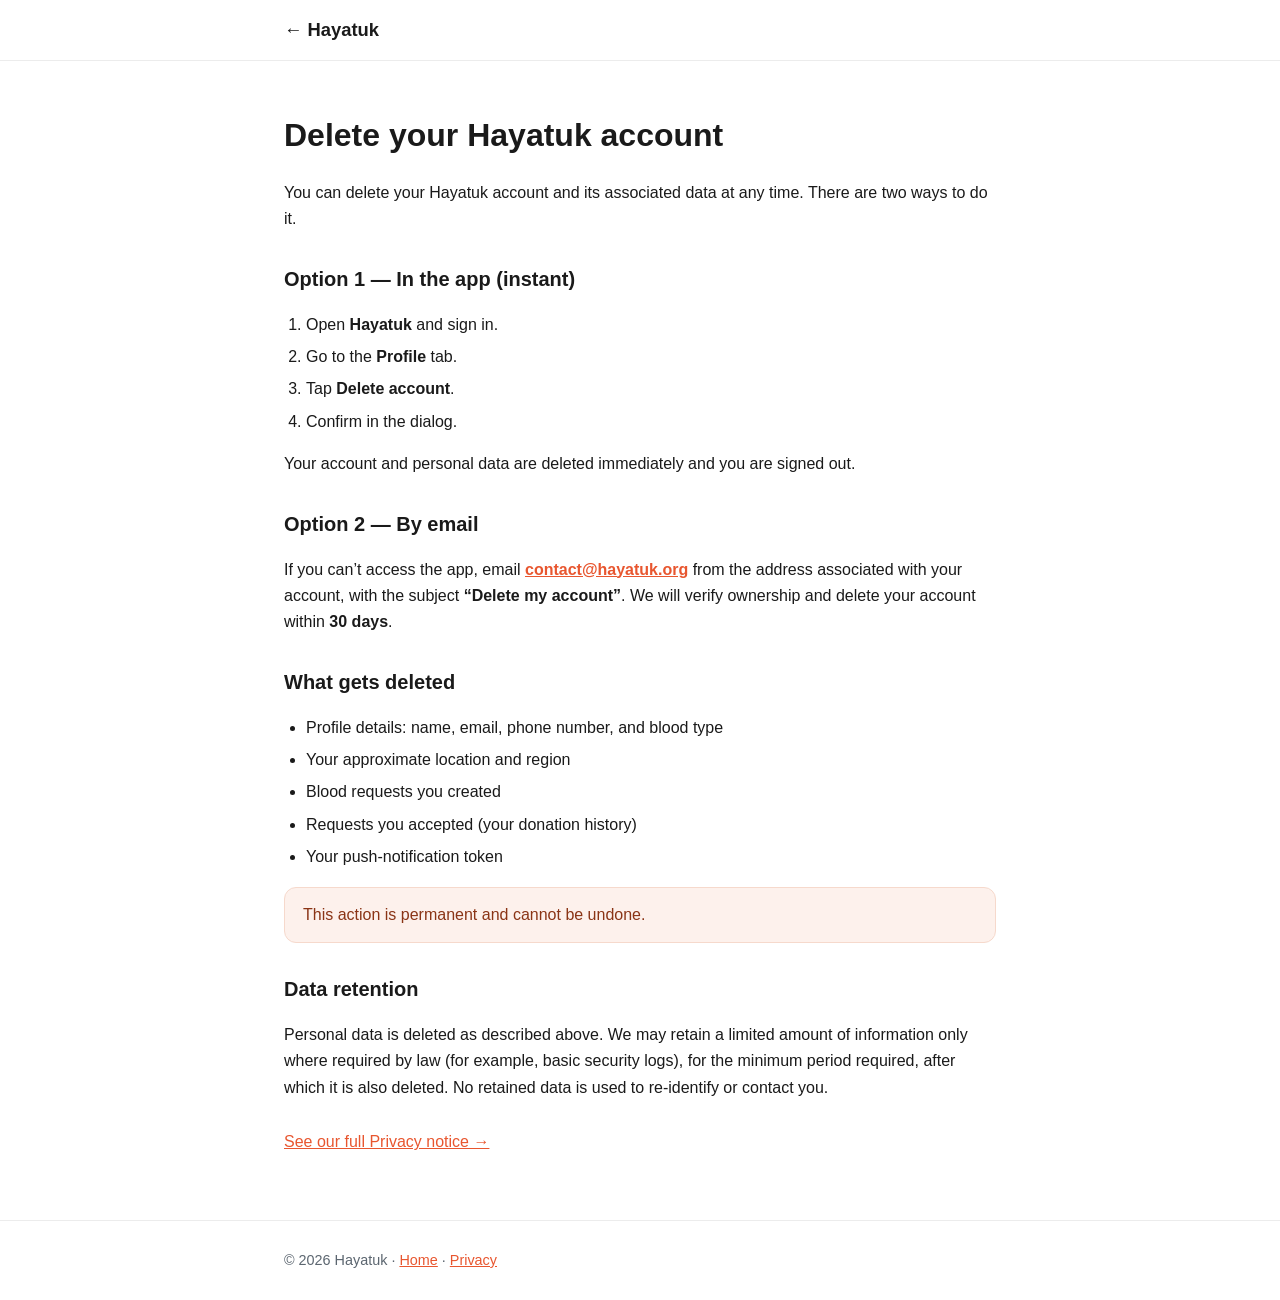
==== account-deletion.html @ f1d931a8 "init landing" ====
<!DOCTYPE html>
<html lang="en">
<head>
  <meta charset="UTF-8" />
  <meta name="viewport" content="width=device-width, initial-scale=1.0" />
  <title>Delete your account — Hayatuk</title>
  <meta name="description" content="How to delete your Hayatuk account and associated data, in the app or by email." />
  <style>
    :root { --orange:#e8562f; --ink:#1a1a1a; --muted:#5c6670; --border:#ececec; }
    *{box-sizing:border-box}
    body{margin:0;font-family:-apple-system,BlinkMacSystemFont,"Segoe UI",Roboto,Helvetica,Arial,sans-serif;color:var(--ink);line-height:1.65}
    a{color:var(--orange)}
    header{border-bottom:1px solid var(--border)}
    .wrap{max-width:760px;margin:0 auto;padding:0 24px}
    .nav{height:60px;display:flex;align-items:center;font-weight:800;font-size:1.15rem}
    .nav a{color:var(--ink);text-decoration:none}
    main{padding:48px 0}
    h1{font-size:2rem;margin:0 0 18px}
    h2{margin:30px 0 10px;font-size:1.25rem}
    ol,ul{padding-left:22px}
    li{margin:6px 0}
    .note{background:#fdf1ec;border:1px solid #f6d9cc;border-radius:12px;padding:14px 18px;color:#8a3415}
    footer{border-top:1px solid var(--border);padding:28px 0;color:var(--muted);font-size:.9rem}
  </style>
</head>
<body>
  <header><div class="wrap nav"><a href="index.html">← Hayatuk</a></div></header>
  <main>
    <div class="wrap">
      <h1>Delete your Hayatuk account</h1>
      <p>You can delete your Hayatuk account and its associated data at any time. There are two ways to do it.</p>

      <h2>Option 1 — In the app (instant)</h2>
      <ol>
        <li>Open <strong>Hayatuk</strong> and sign in.</li>
        <li>Go to the <strong>Profile</strong> tab.</li>
        <li>Tap <strong>Delete account</strong>.</li>
        <li>Confirm in the dialog.</li>
      </ol>
      <p>Your account and personal data are deleted immediately and you are signed out.</p>

      <h2>Option 2 — By email</h2>
      <p>If you can’t access the app, email <a href="mailto:contact@hayatuk.org?subject=Delete%20my%20account"><strong>contact@hayatuk.org</strong></a> from the address associated with your account, with the subject <strong>“Delete my account”</strong>. We will verify ownership and delete your account within <strong>30 days</strong>.</p>

      <h2>What gets deleted</h2>
      <ul>
        <li>Profile details: name, email, phone number, and blood type</li>
        <li>Your approximate location and region</li>
        <li>Blood requests you created</li>
        <li>Requests you accepted (your donation history)</li>
        <li>Your push-notification token</li>
      </ul>
      <p class="note">This action is permanent and cannot be undone.</p>

      <h2>Data retention</h2>
      <p>Personal data is deleted as described above. We may retain a limited amount of information only where required by law (for example, basic security logs), for the minimum period required, after which it is also deleted. No retained data is used to re-identify or contact you.</p>

      <p style="margin-top:28px;"><a href="privacy.html">See our full Privacy notice →</a></p>
    </div>
  </main>
  <footer><div class="wrap">© <span id="yr">2026</span> Hayatuk · <a href="index.html">Home</a> · <a href="privacy.html">Privacy</a></div></footer>
  <script>document.getElementById('yr').textContent=new Date().getFullYear();</script>
</body>
</html>
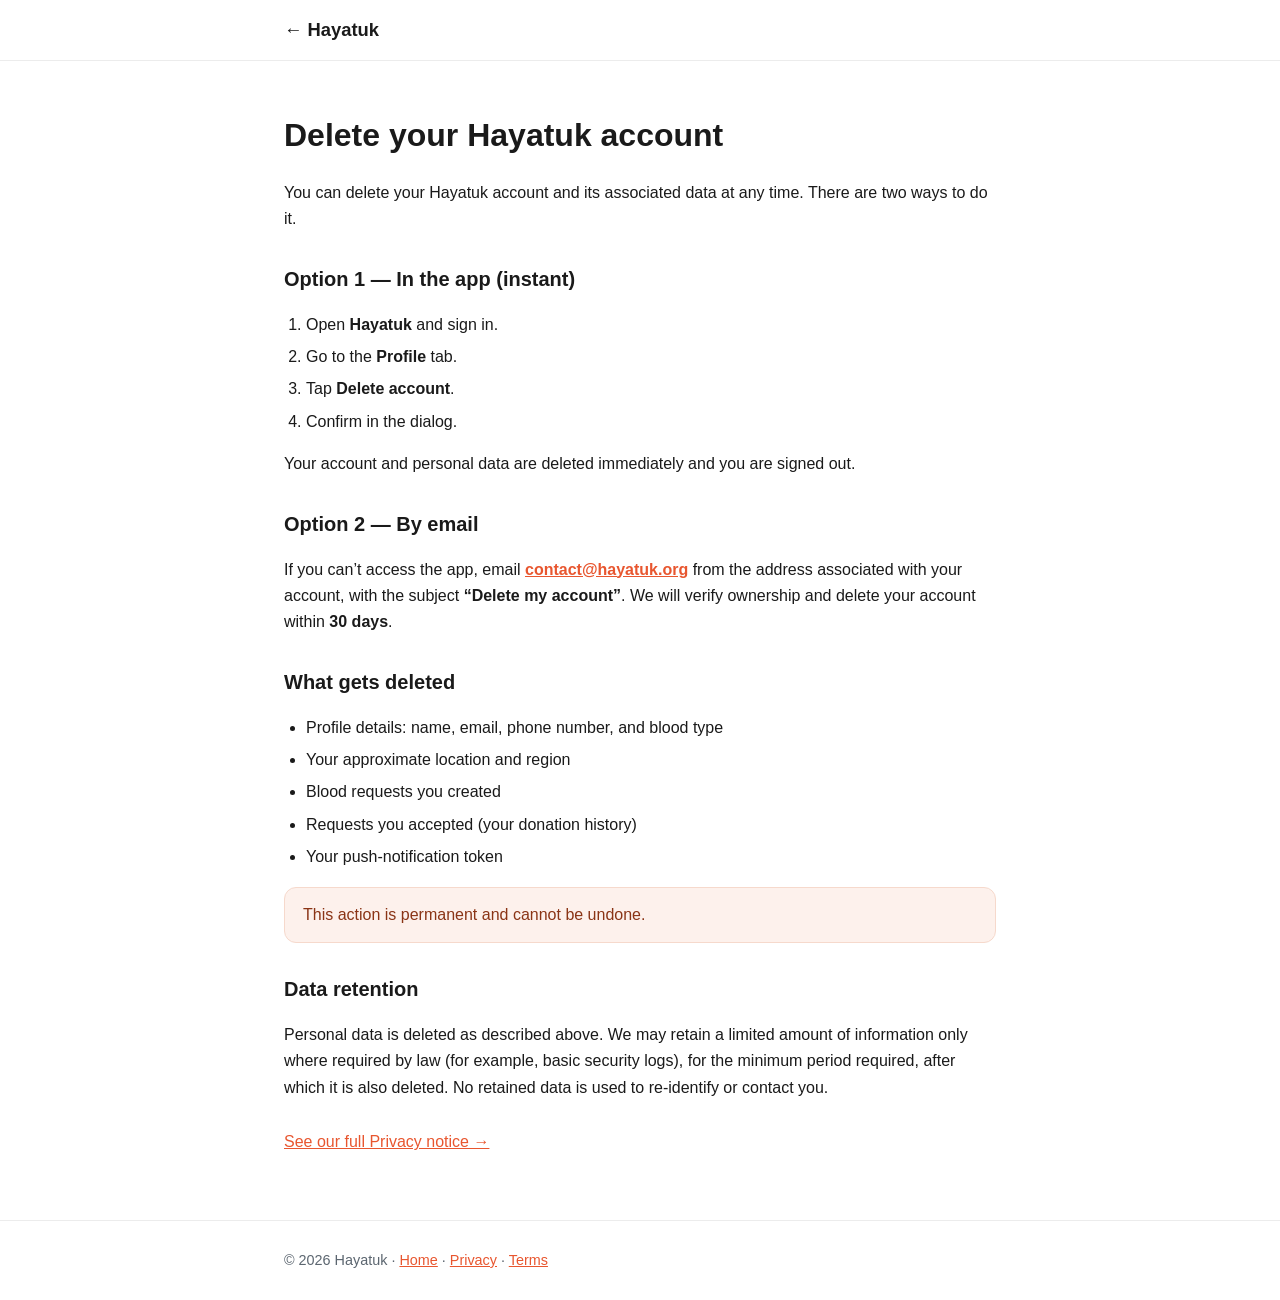
==== commit 2f50fd95: "add terms of use" ====
--- a/account-deletion.html
+++ b/account-deletion.html
@@ -58,7 +58,7 @@
       <p style="margin-top:28px;"><a href="privacy.html">See our full Privacy notice →</a></p>
     </div>
   </main>
-  <footer><div class="wrap">© <span id="yr">2026</span> Hayatuk · <a href="index.html">Home</a> · <a href="privacy.html">Privacy</a></div></footer>
+  <footer><div class="wrap">© <span id="yr">2026</span> Hayatuk · <a href="index.html">Home</a> · <a href="privacy.html">Privacy</a> · <a href="terms.html">Terms</a></div></footer>
   <script>document.getElementById('yr').textContent=new Date().getFullYear();</script>
 </body>
 </html>
